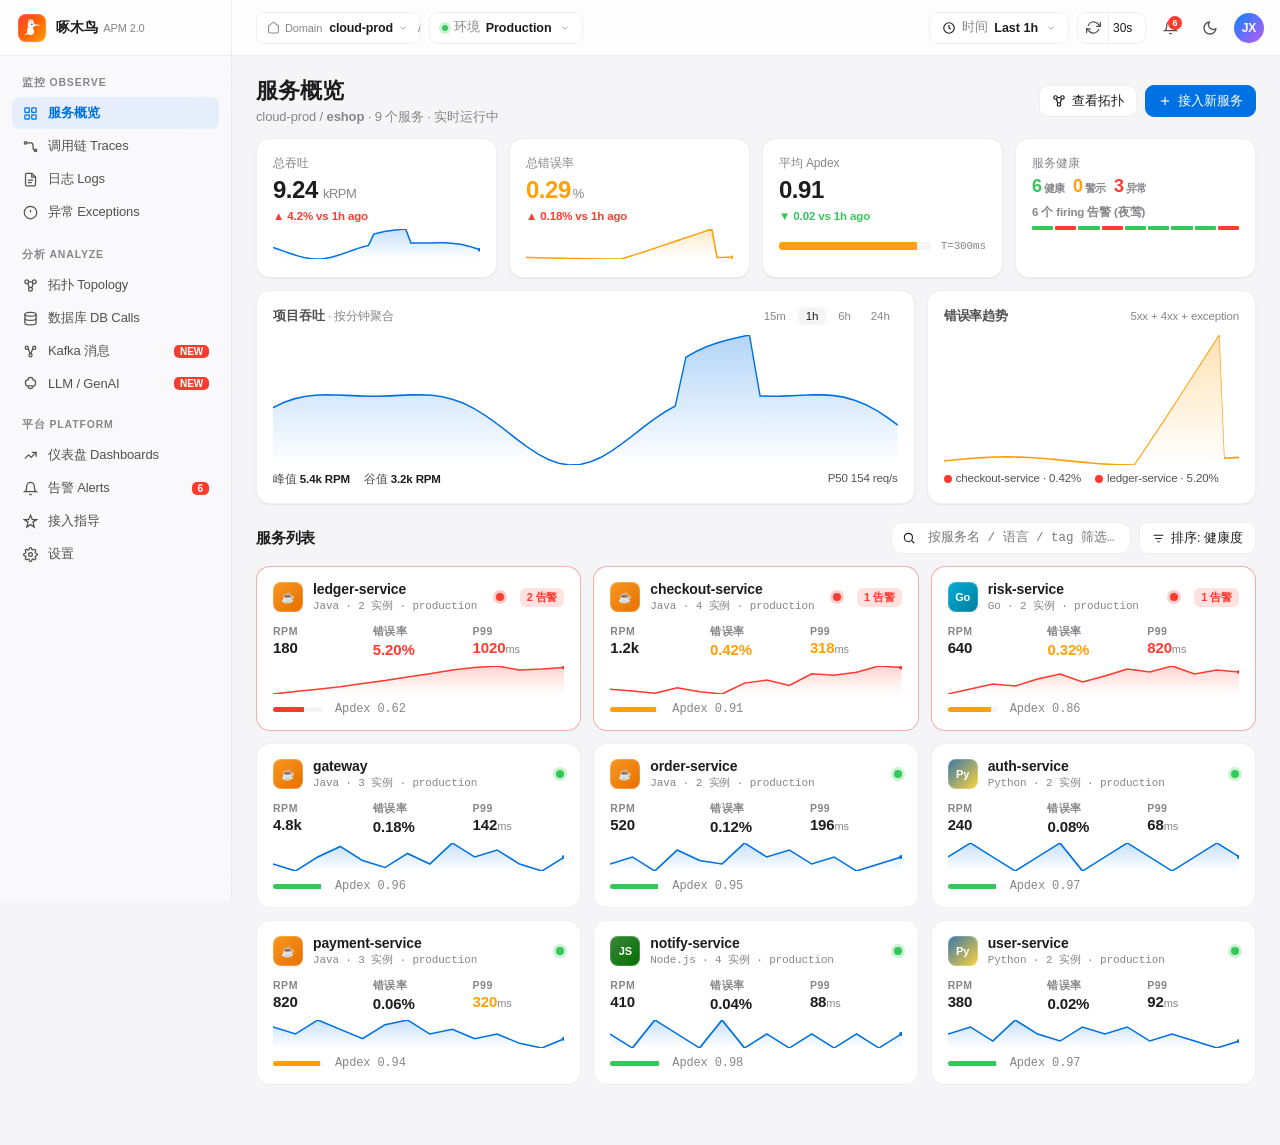
==== index.html @ ff2b0cb4 "Initial commit: 啄木鸟 APM 2.0 interactive prototype A vanilla HTML/CSS/JS APM (Application Performance" ====
<!doctype html>
<html lang="zh-CN" data-theme="light">
<head>
<meta charset="UTF-8" />
<meta name="viewport" content="width=1440, initial-scale=1" />
<title>啄木鸟 APM 2.0 · 应用性能监控</title>
<link rel="stylesheet" href="styles/core.css">
<link rel="stylesheet" href="styles/components.css">
<link rel="stylesheet" href="styles/pages.css">
</head>
<body>
<div class="app">
  <header class="topbar" id="topbar"></header>
  <aside class="sidebar" id="sidebar"></aside>
  <main class="main" id="main"></main>
</div>

<script src="js/data.js"></script>
<script src="js/ui-shared.js"></script>
<script src="js/shell.js"></script>
<script src="js/pages-overview.js"></script>
<script src="js/pages-service.js"></script>
<script src="js/pages-traces.js"></script>
<script src="js/pages-logs.js"></script>
<script src="js/pages-topology.js"></script>
<script src="js/pages-misc.js"></script>
<script src="js/pages-extras.js"></script>
<script src="js/pages-llm.js"></script>
<script src="js/pages-kafka.js"></script>
<script src="js/app.js"></script>
</body>
</html>
---- styles/core.css ----
/* ============ Design tokens (Apple HIG inspired, glass) ============ */
:root {
  --bg: #f5f5f7;
  --bg-elev-0: #ffffff;
  --bg-elev-1: #ffffffcc;
  --bg-elev-2: #ffffff;
  --bg-sidebar: #fbfbfdcc;
  --bg-topbar: #ffffffcc;
  --bg-hover: #0000000a;
  --bg-active: #0071e310;
  --border: #00000010;
  --border-strong: #0000001a;
  --text-1: #1d1d1f;
  --text-2: #515154;
  --text-3: #86868b;
  --accent: #0071e3;
  --accent-weak: #0071e315;
  --success: #34c759;
  --warning: #ff9f0a;
  --danger: #ff3b30;
  --purple: #af52de;
  --teal: #30b0c7;
  --pink: #ff375f;
  --grid: #00000008;
  --shadow-sm: 0 1px 2px rgba(0,0,0,.04), 0 1px 1px rgba(0,0,0,.03);
  --shadow-md: 0 4px 16px rgba(0,0,0,.06), 0 1px 2px rgba(0,0,0,.04);
  --shadow-lg: 0 20px 60px rgba(0,0,0,.08), 0 4px 12px rgba(0,0,0,.04);
  --mono: "SF Mono", ui-monospace, Menlo, Consolas, monospace;
}
:root[data-theme="dark"] {
  --bg: #000000;
  --bg-elev-0: #0b0b0e;
  --bg-elev-1: #15151acc;
  --bg-elev-2: #1c1c1f;
  --bg-sidebar: #0f0f12cc;
  --bg-topbar: #0b0b0ecc;
  --bg-hover: #ffffff0a;
  --bg-active: #0a84ff18;
  --border: #ffffff10;
  --border-strong: #ffffff1a;
  --text-1: #f5f5f7;
  --text-2: #a1a1a6;
  --text-3: #6e6e73;
  --accent: #0a84ff;
  --accent-weak: #0a84ff20;
  --success: #30d158;
  --warning: #ff9f0a;
  --danger: #ff453a;
  --purple: #bf5af2;
  --teal: #64d2ff;
  --pink: #ff375f;
  --grid: #ffffff06;
  --shadow-sm: 0 1px 2px rgba(0,0,0,.5);
  --shadow-md: 0 6px 20px rgba(0,0,0,.5);
  --shadow-lg: 0 24px 60px rgba(0,0,0,.55);
}

* { box-sizing: border-box; }
html, body { margin: 0; padding: 0; }
body {
  font-family: -apple-system, BlinkMacSystemFont, "SF Pro Display", "SF Pro Text",
               "PingFang SC", "Helvetica Neue", Helvetica, Arial, sans-serif;
  font-size: 13px;
  letter-spacing: -0.01em;
  background: var(--bg);
  color: var(--text-1);
  min-height: 100vh;
  -webkit-font-smoothing: antialiased;
  -moz-osx-font-smoothing: grayscale;
  transition: background .4s ease, color .3s ease;
}

.app { display: grid; grid-template-columns: 232px 1fr; grid-template-rows: 56px 1fr; min-height: 100vh; }
.topbar { grid-column: 1 / -1; grid-row: 1; }
.sidebar { grid-row: 2; }
.main { grid-row: 2; padding: 20px 24px 60px; overflow: auto; }

/* Topbar */
.topbar {
  position: sticky; top: 0; z-index: 30;
  display: flex; align-items: center; gap: 10px; padding: 0 16px 0 0;
  background: var(--bg-topbar);
  backdrop-filter: saturate(180%) blur(24px);
  -webkit-backdrop-filter: saturate(180%) blur(24px);
  border-bottom: 1px solid var(--border);
  white-space: nowrap;
}
.brand { display:flex; align-items:center; gap:10px; width: 232px; flex-shrink: 0; padding: 0 14px 0 18px; border-right: 1px solid var(--border); height:56px; box-sizing: border-box; }
.brand .logo {
  width: 28px; height: 28px; border-radius: 8px;
  background: linear-gradient(135deg, #ff3b30 0%, #ff6a00 55%, #ff9f0a 100%);
  box-shadow: var(--shadow-sm), inset 0 0 0 1px #ffffff25;
  display: inline-flex; align-items: center; justify-content: center; flex-shrink: 0;
}
.brand .name { font-weight: 600; font-size: 14px; letter-spacing: -0.01em; }
.brand .sub { color: var(--text-3); font-size:11px; font-weight: 500; margin-left:2px; }

.filters { display:flex; gap:8px; align-items:center; flex: 1; min-width: 0; padding-left: 14px; overflow: visible; }
.spacer { flex: 1; }
.topbar .right { display:flex; align-items:center; gap:8px; flex-shrink: 0; }

/* Pill */
.pill {
  display:inline-flex; align-items:center; gap:6px;
  height: 32px; padding: 0 12px;
  background: var(--bg-elev-2);
  border: 1px solid var(--border);
  border-radius: 9px;
  color: var(--text-1);
  font-size: 12.5px; font-weight: 500;
  cursor: pointer;
  transition: background .15s, border-color .15s;
  white-space: nowrap;
}
.pill:hover { background: var(--bg-hover); border-color: var(--border-strong); }
.pill .k { color: var(--text-3); font-weight: 500; }
.pill .v { color: var(--text-1); font-weight: 600; }
.pill .caret { opacity: .5; margin-left: 2px; }
.pill .dot { width:6px; height:6px; border-radius:50%; background: var(--success); box-shadow: 0 0 0 3px color-mix(in srgb, var(--success) 25%, transparent); }
.pill.primary { background: var(--accent); color: white; border-color: var(--accent); }
.pill.primary:hover { background: var(--accent); opacity: .9; }
.pill.primary .k, .pill.primary .v { color: white; }

.icon-btn {
  width: 32px; height: 32px; border-radius: 9px;
  display:inline-flex; align-items:center; justify-content:center;
  background: transparent; border: 1px solid transparent;
  color: var(--text-2);
  cursor:pointer; transition: all .15s;
}
.icon-btn:hover { background: var(--bg-hover); color: var(--text-1); }
.icon-btn.active { background: var(--accent-weak); color: var(--accent); }

.theme-btn .theme-sun { display: none; }
:root[data-theme="dark"] .theme-btn .theme-moon { display: none; }
:root[data-theme="dark"] .theme-btn .theme-sun { display: block; }

/* Sidebar */
.sidebar {
  background: var(--bg-sidebar);
  backdrop-filter: saturate(180%) blur(24px);
  -webkit-backdrop-filter: saturate(180%) blur(24px);
  border-right: 1px solid var(--border);
  padding: 14px 12px;
  overflow-y: auto;
  position: sticky; top: 56px; align-self: start;
  height: calc(100vh - 56px);
  z-index: 5;
}
.nav-group { margin-bottom: 14px; }
.nav-group .label {
  font-size: 10.5px; text-transform: uppercase; letter-spacing: .08em;
  color: var(--text-3); padding: 6px 10px; font-weight: 600;
}
.nav-item {
  display:flex; align-items:center; gap: 10px;
  padding: 7px 10px; margin: 1px 0;
  border-radius: 8px;
  color: var(--text-2);
  font-size: 13px; font-weight: 500;
  cursor: pointer; user-select: none;
  transition: background .12s, color .12s;
}
.nav-item:hover { background: var(--bg-hover); color: var(--text-1); }
.nav-item.active { background: var(--accent-weak); color: var(--accent); font-weight: 600; }
.nav-item .ico { width:16px; height:16px; display:inline-flex; align-items:center; justify-content:center; flex-shrink:0; }
.nav-item .count { margin-left:auto; font-size: 10.5px; color: var(--text-3); font-weight:500; background: var(--bg-hover); padding: 1px 7px; border-radius: 6px; }
.nav-item.active .count { color: var(--accent); background: var(--accent-weak); }
.nav-item .badge-mini { margin-left:auto; font-size:10px; padding: 1px 6px; border-radius: 5px; font-weight: 600; }

/* Headings */
h1, h2, h3, h4 { margin: 0; letter-spacing: -0.015em; }
.page-title { font-size: 22px; font-weight: 600; }
.page-sub { color: var(--text-3); font-size: 13px; margin-top: 2px; }

/* Card */
.card {
  background: var(--bg-elev-0);
  border: 1px solid var(--border);
  border-radius: 14px;
  box-shadow: var(--shadow-sm);
  padding: 16px;
}
.card-title { font-size: 13px; font-weight: 600; color: var(--text-2); margin-bottom: 10px; display:flex; align-items:center; justify-content:space-between; }
.card-title .hint { color: var(--text-3); font-weight: 500; font-size: 11.5px; }
.card-title .tabs { display:flex; gap:4px; }
.tab { font-size: 11.5px; padding: 3px 8px; border-radius: 6px; color: var(--text-3); cursor:pointer; font-weight:500; }
.tab:hover { background: var(--bg-hover); color: var(--text-1); }
.tab.active { background: var(--bg-hover); color: var(--text-1); }

.mono { font-family: var(--mono); font-size: 12px; }

/* Page switcher */
.page { display: none; animation: fadein .18s ease; }
.page.active { display: block; }
@keyframes fadein { from { opacity:0; transform: translateY(2px);} to {opacity:1; transform:none;} }

/* Scrollbars */
::-webkit-scrollbar { width: 10px; height: 10px; }
::-webkit-scrollbar-thumb { background: var(--border-strong); border-radius: 10px; border: 2px solid transparent; background-clip: padding-box; }
::-webkit-scrollbar-thumb:hover { background: var(--text-3); border: 2px solid transparent; background-clip: padding-box; }

/* Animation */
@keyframes spin { 0% { transform: rotate(0); } 100% { transform: rotate(360deg); } }
.spin { animation: spin 1s linear infinite; }

@keyframes pulse-bg {
  0%, 100% { background-color: color-mix(in srgb, var(--danger) 6%, transparent); }
  50% { background-color: color-mix(in srgb, var(--danger) 14%, transparent); }
}

/* Layout helpers */
.grid-2 { display:grid; grid-template-columns: 2fr 1fr; gap: 12px; margin-top: 12px; }
.grid-2-eq { display:grid; grid-template-columns: 1fr 1fr; gap: 12px; margin-top: 12px; }
.grid-3 { display:grid; grid-template-columns: 1fr 1fr 1fr; gap: 12px; margin-top: 12px; }
.grid-4 { display:grid; grid-template-columns: repeat(4, 1fr); gap: 12px; margin-top: 12px; }
.grid-5 { display:grid; grid-template-columns: repeat(5, 1fr); gap: 12px; margin-top: 12px; }
.grid-6 { display:grid; grid-template-columns: repeat(6, 1fr); gap: 12px; margin-top: 12px; }

.row { display:flex; align-items:center; gap: 10px; }
.between { display:flex; align-items:center; justify-content: space-between; gap: 10px; }
.section-h { display:flex; align-items:center; justify-content: space-between; margin-top: 18px; margin-bottom: 10px; }
.section-h h3 { font-size: 15px; font-weight: 600; }
.section-h .right { color: var(--text-3); font-size: 12px; }
.muted { color: var(--text-3); }
---- styles/components.css ----
/* Dropdown */
.dd { position: relative; }
.dd-menu {
  position: absolute; top: calc(100% + 6px); left: 0; right: auto;
  min-width: 240px;
  background: var(--bg-elev-0);
  border: 1px solid var(--border-strong);
  border-radius: 12px;
  box-shadow: var(--shadow-lg);
  padding: 6px;
  opacity: 0; visibility: hidden;
  transform: translateY(-4px) scale(.98);
  transform-origin: top left;
  transition: opacity .15s, transform .15s, visibility .15s;
  z-index: 60;
  backdrop-filter: saturate(180%) blur(24px);
  -webkit-backdrop-filter: saturate(180%) blur(24px);
}
.topbar .right .dd-menu { left: auto; right: 0; transform-origin: top right; }
.dd.open .dd-menu { opacity: 1; visibility: visible; transform: translateY(0) scale(1); }
.dd-section {
  font-size: 10.5px; text-transform: uppercase; letter-spacing: .08em;
  color: var(--text-3); font-weight: 600;
  padding: 6px 10px 4px;
}
.dd-item {
  display: flex; align-items: center; justify-content: space-between; gap: 8px;
  padding: 7px 10px; border-radius: 8px;
  font-size: 12.5px; color: var(--text-1); font-weight: 500;
  cursor: pointer; user-select: none;
}
.dd-item:hover { background: var(--bg-hover); }
.dd-item.selected { background: var(--accent-weak); color: var(--accent); font-weight: 600; }
.dd-item .kbd {
  font-family: var(--mono); font-size: 11px;
  color: var(--text-3); background: var(--bg-hover);
  padding: 1px 6px; border-radius: 5px;
}
.dd-item.selected .kbd { color: var(--accent); background: var(--accent-weak); }
.dd-sep { height: 1px; background: var(--border); margin: 4px 6px; }
.env-dot { display:inline-block; width:8px; height:8px; border-radius:50%; margin-right:8px; vertical-align: middle; }
.dd-search { padding: 6px 8px; }
.dd-search input { width:100%; padding: 6px 10px; border-radius:7px; border:1px solid var(--border); background: var(--bg-elev-2); color: var(--text-1); font-size:12px; outline: none; }
.dd-search input:focus { border-color: var(--accent); }
.dd-list { max-height: 260px; overflow-y: auto; padding: 2px; }

/* Refresh */
.refresh-group {
  display:flex; align-items:center; gap: 0;
  border: 1px solid var(--border); border-radius: 9px; overflow:hidden;
  background: var(--bg-elev-2);
}
.refresh-group .icon-btn { border-radius: 0; border: none; width: 30px; height: 30px; }
.refresh-group select {
  background: transparent; color: var(--text-1);
  border: none; outline: none; appearance: none;
  font-size: 12px; font-weight: 500; padding: 0 8px 0 4px; height: 30px;
  border-left: 1px solid var(--border);
}

/* Avatar */
.avatar {
  width: 30px; height: 30px; border-radius: 50%;
  background: linear-gradient(135deg, #0a84ff, #bf5af2);
  color:white; font-weight:600; font-size:12px;
  display:flex; align-items:center; justify-content:center;
  box-shadow: var(--shadow-sm);
}

/* Page filter bar */
.pfilter { display:flex; gap:8px; margin-top: 12px; flex-wrap: wrap; align-items: center; }
.pfilter .sep { width:1px; height:18px; background: var(--border); margin: 0 4px; }

/* Badges */
.badge {
  display: inline-flex; align-items: center; gap: 4px;
  padding: 2px 7px; border-radius: 6px; font-size: 11px; font-weight: 600;
}
.badge.ok { color: var(--success); background: color-mix(in srgb, var(--success) 15%, transparent); }
.badge.warn { color: var(--warning); background: color-mix(in srgb, var(--warning) 18%, transparent); }
.badge.err { color: var(--danger); background: color-mix(in srgb, var(--danger) 15%, transparent); }
.badge.info { color: var(--accent); background: var(--accent-weak); }
.badge.muted { color: var(--text-2); background: var(--bg-hover); }
.badge.purple { color: var(--purple); background: color-mix(in srgb, var(--purple) 15%, transparent); }

/* Tables */
table.tbl { width:100%; border-collapse: separate; border-spacing: 0; font-size: 12.5px; }
.tbl thead th {
  text-align: left; font-weight: 600; color: var(--text-3);
  font-size: 11px; text-transform: uppercase; letter-spacing: .05em;
  padding: 8px 10px; border-bottom: 1px solid var(--border); background: transparent; position: sticky; top: 0; background: var(--bg-elev-0);
}
.tbl tbody td {
  padding: 10px; border-bottom: 1px solid var(--border); color: var(--text-1); vertical-align: middle;
}
.tbl tbody tr:hover td { background: var(--bg-hover); }
.tbl tbody tr:last-child td { border-bottom: none; }
.tbl tbody tr.clickable { cursor: pointer; }

/* Bar */
.bar { height: 4px; border-radius: 3px; background: var(--bg-hover); position: relative; overflow: hidden; }
.bar > span { position:absolute; top:0; left:0; bottom:0; border-radius: 3px; }

/* KPI cards */
.kpi .name { font-size: 12px; color: var(--text-3); font-weight: 500; }
.kpi .value { font-size: 24px; font-weight: 600; letter-spacing: -0.02em; margin-top: 4px; }
.kpi .value .unit { font-size: 13px; color: var(--text-3); font-weight: 500; margin-left: 2px; }
.kpi .delta { font-size: 11.5px; font-weight: 600; margin-top: 6px; display:inline-flex; align-items:center; gap:3px; }
.kpi .delta.up { color: var(--danger); }
.kpi .delta.down { color: var(--success); }
.kpi .delta.flat { color: var(--text-3); }
.kpi .spark { height: 30px; margin-top: 6px; }

/* Code */
pre.code {
  background: var(--bg-elev-2);
  border: 1px solid var(--border);
  border-radius: 12px;
  padding: 14px 16px;
  font-family: var(--mono);
  font-size: 12.5px;
  line-height: 1.7;
  color: var(--text-1);
  overflow-x: auto;
  position: relative;
  margin: 0;
}
.code .kw { color: var(--purple); font-weight: 600; }
.code .st { color: var(--success); }
.code .num { color: var(--warning); }
.code .fn { color: var(--accent); }
.code .cm { color: var(--text-3); font-style: italic; }
.copy { position: absolute; top: 10px; right: 10px; font-size: 11px; color: var(--text-3); background: var(--bg-elev-0); border: 1px solid var(--border); border-radius: 7px; padding: 4px 8px; cursor: pointer; font-weight: 500; }
.copy:hover { color: var(--text-1); }

/* Trace waterfall */
.waterfall { margin-top: 6px; }
.wf-row { display: grid; grid-template-columns: 280px 1fr 80px; gap: 10px; align-items: center; padding: 6px 0; border-bottom: 1px dashed var(--border); font-size: 12px; }
.wf-row .svc { display:flex; align-items:center; gap: 8px; min-width: 0; }
.wf-row .svc > span:not(.tag):not(.indent):not(.badge) { overflow: hidden; text-overflow: ellipsis; white-space: nowrap; }
.wf-row .tag { width: 3px; height: 14px; border-radius: 2px; flex-shrink: 0; }
.wf-row .indent { color: var(--text-3); font-family: var(--mono); font-size: 11px; opacity: .6; flex-shrink: 0; }
.wf-bar { position: relative; height: 14px; background: var(--bg-hover); border-radius: 3px; overflow:hidden; }
.wf-bar > span { position:absolute; top:0; bottom:0; border-radius: 3px; }
.wf-row .dur { text-align: right; color: var(--text-2); font-family: var(--mono); }

/* Sub tabs (for pages with internal tabs) */
.subtabs { display:flex; gap:2px; border-bottom: 1px solid var(--border); margin: 14px 0 14px; overflow-x: auto; }
.subtab {
  padding: 9px 14px; font-size: 12.5px; font-weight: 500;
  color: var(--text-2); cursor: pointer; border-bottom: 2px solid transparent;
  margin-bottom: -1px; white-space: nowrap;
  transition: color .15s, border-color .15s;
}
.subtab:hover { color: var(--text-1); }
.subtab.active { color: var(--accent); border-bottom-color: var(--accent); font-weight: 600; }
.subtab .pill-mini { display:inline-block; margin-left: 6px; font-size: 10px; padding: 1px 6px; border-radius: 8px; background: var(--bg-hover); color: var(--text-3); font-weight: 600; }
.subtab.active .pill-mini { background: var(--accent-weak); color: var(--accent); }

/* Tab views */
.tab-view { display: none; }
.tab-view.active { display: block; }

/* Domain pill (with breadcrumb feel) */
.scope-pill {
  display: inline-flex; align-items: center;
  height: 32px; padding: 0; border-radius: 9px;
  background: var(--bg-elev-2); border: 1px solid var(--border);
  font-size: 12.5px; overflow: hidden;
}
.scope-pill .sp-seg {
  display: inline-flex; align-items: center; gap: 5px;
  padding: 0 10px; height: 32px; cursor: pointer;
  color: var(--text-1); font-weight: 600;
}
.scope-pill .sp-seg:hover { background: var(--bg-hover); }
.scope-pill .sp-seg .k { color: var(--text-3); font-weight: 500; font-size: 11px; margin-right: 2px; }
.scope-pill .sp-seg svg { opacity: .5; }
.scope-pill .sp-sep { color: var(--text-3); user-select: none; }

/* Tooltip / chip hovers */
.chip {
  display:inline-flex; align-items:center; gap:5px;
  padding: 2px 8px; border-radius: 99px;
  background: var(--bg-hover); color: var(--text-2);
  font-size: 11px; font-weight: 500;
}

/* Search box (large) */
.searchbox {
  display:flex; align-items:center; gap:10px;
  padding: 10px 12px; border: 1px solid var(--border);
  border-radius: 12px; background: var(--bg-elev-0);
}
.searchbox input {
  flex: 1; border: none; background: transparent; outline: none;
  color: var(--text-1); font-family: var(--mono); font-size: 12.5px;
}

/* Tag chips for query builder */
.qb-chip {
  display: inline-flex; align-items: center; gap: 4px;
  height: 26px; padding: 0 8px;
  background: var(--bg-elev-2);
  border: 1px solid var(--border-strong);
  border-radius: 7px;
  font-size: 12px; font-family: var(--mono);
}
.qb-chip .qb-key { color: var(--text-3); }
.qb-chip .qb-op { color: var(--accent); font-weight: 700; }
.qb-chip .qb-val { color: var(--text-1); font-weight: 600; }
.qb-chip .qb-x {
  width: 14px; height: 14px; border-radius: 4px;
  display:inline-flex; align-items:center; justify-content:center;
  color: var(--text-3); cursor: pointer; margin-left: 2px;
}
.qb-chip .qb-x:hover { background: var(--bg-hover); color: var(--danger); }
.qb-add {
  display:inline-flex; align-items:center; gap:4px; height: 26px; padding: 0 9px;
  border: 1px dashed var(--border-strong); border-radius: 7px;
  font-size: 11.5px; color: var(--text-3); cursor: pointer; background: transparent;
  font-weight: 500;
}
.qb-add:hover { color: var(--accent); border-color: var(--accent); background: var(--accent-weak); }

/* Inline alert banner */
.banner {
  display:flex; align-items:center; gap:10px;
  padding: 10px 14px; border-radius: 10px;
  border: 1px solid; font-size: 12.5px;
}
.banner.warn { background: color-mix(in srgb, var(--warning) 8%, transparent); border-color: color-mix(in srgb, var(--warning) 25%, transparent); color: var(--text-1); }
.banner.err { background: color-mix(in srgb, var(--danger) 8%, transparent); border-color: color-mix(in srgb, var(--danger) 25%, transparent); color: var(--text-1); }
.banner.info { background: var(--accent-weak); border-color: color-mix(in srgb, var(--accent) 25%, transparent); color: var(--text-1); }
.banner .ic { width:18px; height:18px; flex-shrink:0; }
.banner.warn .ic { color: var(--warning); }
.banner.err .ic { color: var(--danger); }
.banner.info .ic { color: var(--accent); }
.banner .grow { flex: 1; }
.banner a { color: var(--accent); text-decoration: none; font-weight: 600; }

/* Right-side detail drawer */
.drawer-bg {
  position: fixed; inset: 0; z-index: 100;
  background: rgba(0,0,0,.32);
  opacity: 0; pointer-events: none; transition: opacity .25s;
}
.drawer-bg.open { opacity: 1; pointer-events: auto; }

/* Self-contained overlay drawer (creates its own backdrop) */
.drawer-overlay {
  position: fixed; inset: 0; z-index: 200;
  background: rgba(0,0,0,.32);
  display: flex; justify-content: flex-end;
  animation: drawerFadeIn .2s ease;
}
.drawer-overlay > .drawer {
  position: relative; transform: none;
  animation: drawerSlideIn .25s cubic-bezier(.2,.7,.2,1);
}
@keyframes drawerFadeIn { from { background: rgba(0,0,0,0); } to { background: rgba(0,0,0,.32); } }
@keyframes drawerSlideIn { from { transform: translateX(40px); opacity: 0; } to { transform: translateX(0); opacity: 1; } }
.drawer {
  position: fixed; top: 0; right: 0; bottom: 0; width: 720px; max-width: 92vw;
  background: var(--bg-elev-0); z-index: 101;
  box-shadow: var(--shadow-lg);
  transform: translateX(100%); transition: transform .25s ease;
  display: flex; flex-direction: column;
}
.drawer.open { transform: translateX(0); }
.drawer-head {
  padding: 16px 20px; border-bottom: 1px solid var(--border);
  display: flex; align-items: flex-start; justify-content: space-between; gap: 10px;
}
.drawer-body { flex: 1; overflow-y: auto; padding: 16px 20px; }

/* Command palette ⌘K */
.cmdk-bg { position: fixed; inset: 0; background: rgba(0,0,0,.45); z-index: 200; }
.cmdk { position: fixed; top: 14vh; left: 50%; transform: translateX(-50%); width: 640px; max-width: 92vw; background: var(--bg-elev-0); border: 1px solid var(--border); border-radius: 14px; box-shadow: 0 24px 64px rgba(0,0,0,.35); z-index: 201; overflow: hidden; }
.cmdk-input-row { display:flex; align-items:center; gap:10px; padding: 14px 16px; border-bottom: 1px solid var(--border); color: var(--text-3); }
.cmdk-input-row input { flex:1; border:none; background:transparent; outline:none; font-size: 14px; color: var(--text-1); font-family: inherit; }
.cmdk-list { max-height: 50vh; overflow-y: auto; padding: 6px 0; }
.cmdk-item { display:flex; align-items:center; gap:10px; padding: 9px 16px; cursor: pointer; font-size: 13px; }
.cmdk-item:hover, .cmdk-item.active { background: var(--bg-hover); }
.cmdk-type { font-size: 10px; text-transform: uppercase; letter-spacing: .05em; color: var(--text-3); background: var(--bg-elev-1); padding: 2px 6px; border-radius: 4px; min-width: 44px; text-align:center; }
.cmdk-label { color: var(--text-1); font-weight: 500; }
.cmdk-hint { color: var(--text-3); font-size: 11.5px; font-family: var(--mono); margin-left: auto; }
.cmdk-foot { display:flex; gap:14px; padding: 8px 16px; border-top: 1px solid var(--border); font-size: 11px; color: var(--text-3); align-items:center; }
.cmdk-foot .kbd { margin-right: 4px; }

/* ============ Modal ============ */
.modal-mask {
  position: fixed; inset: 0; z-index: 300;
  background: rgba(0,0,0,0); backdrop-filter: blur(0);
  display: flex; align-items: center; justify-content: center;
  opacity: 0; pointer-events: none;
  transition: background .18s, opacity .18s, backdrop-filter .18s;
}
.modal-mask.show { background: rgba(0,0,0,.34); -webkit-backdrop-filter: blur(4px); backdrop-filter: blur(4px); opacity: 1; pointer-events: auto; }
.modal {
  background: var(--bg-elev-0);
  border: 1px solid var(--border-strong);
  border-radius: 14px;
  box-shadow: 0 24px 64px rgba(0,0,0,.35);
  display: flex; flex-direction: column;
  max-height: 84vh;
  transform: translateY(8px) scale(.98); opacity: 0;
  transition: transform .2s ease, opacity .18s;
  overflow: hidden;
}
.modal-mask.show .modal { transform: translateY(0) scale(1); opacity: 1; }
.modal-head {
  display:flex; align-items:center; justify-content: space-between;
  padding: 14px 18px; border-bottom: 1px solid var(--border);
}
.modal-title { font-size: 14px; font-weight: 600; color: var(--text-1); }
.modal-x {
  background: transparent; border: none; font-size: 14px; color: var(--text-3);
  cursor: pointer; width: 26px; height: 26px; border-radius: 6px;
  display:inline-flex; align-items:center; justify-content:center;
}
.modal-x:hover { background: var(--bg-hover); color: var(--text-1); }
.modal-body {
  padding: 16px 18px;
  overflow-y: auto;
  font-size: 13px; color: var(--text-1); line-height: 1.55;
}
.modal-foot {
  display:flex; gap:8px; justify-content: flex-end;
  padding: 12px 18px; border-top: 1px solid var(--border);
  background: var(--bg-elev-1);
}
.modal-foot .pill.primary { background: var(--accent); color: white; border-color: var(--accent); }
.modal-foot .pill.danger { background: var(--danger); color: white; border-color: var(--danger); }
.modal-foot .pill.danger:hover { filter: brightness(1.05); }

/* ============ Form rows (used inside modal-body) ============ */
.form-row { margin-bottom: 12px; }
.form-row:last-child { margin-bottom: 0; }
.form-label { display:block; font-size: 11.5px; font-weight: 600; color: var(--text-2); margin-bottom: 6px; }
.form-input {
  width: 100%; box-sizing: border-box;
  padding: 8px 10px; border: 1px solid var(--border-strong); border-radius: 8px;
  background: var(--bg-elev-2); color: var(--text-1);
  font-size: 13px; font-family: inherit; outline: none;
}
.form-input:focus { border-color: var(--accent); box-shadow: 0 0 0 3px var(--accent-weak); }
textarea.form-input { resize: vertical; min-height: 60px; font-family: var(--mono); font-size: 12px; }
.form-help { font-size: 11.5px; color: var(--text-3); margin-top: 4px; }
.form-grid-2 { display: grid; grid-template-columns: 1fr 1fr; gap: 10px; }

/* ============ Toast ============ */
.toast-stack {
  position: fixed; top: 16px; right: 16px; z-index: 400;
  display: flex; flex-direction: column; gap: 8px;
  pointer-events: none;
}
.toast {
  display: inline-flex; align-items: center; gap: 10px;
  background: var(--bg-elev-0); border: 1px solid var(--border-strong);
  border-radius: 10px; padding: 10px 14px;
  box-shadow: var(--shadow-md);
  font-size: 12.5px; color: var(--text-1); font-weight: 500;
  opacity: 0; transform: translateX(20px) scale(.98);
  transition: opacity .2s, transform .22s ease;
  max-width: 380px;
  pointer-events: auto;
}
.toast.show { opacity: 1; transform: translateX(0) scale(1); }
.toast.hide { opacity: 0; transform: translateX(20px) scale(.98); }
.toast .toast-ic {
  width: 20px; height: 20px; border-radius: 50%;
  display:inline-flex; align-items:center; justify-content:center;
  font-size: 11px; font-weight: 700; color: white; flex-shrink: 0;
}
.toast.success .toast-ic { background: var(--success); }
.toast.warn .toast-ic { background: var(--warning); }
.toast.err .toast-ic { background: var(--danger); }
.toast.info .toast-ic { background: var(--accent); }
.toast .toast-msg { white-space: pre-wrap; word-break: break-word; }

/* ============ Pulse dot used by alerts/onboarding ============ */
.pulse-dot {
  display: inline-block; width: 8px; height: 8px; border-radius: 50%;
  background: var(--danger);
  box-shadow: 0 0 0 0 color-mix(in srgb, var(--danger) 60%, transparent);
  animation: apm-pulse 1.4s infinite;
}
@keyframes apm-pulse {
  0% { box-shadow: 0 0 0 0 color-mix(in srgb, var(--danger) 60%, transparent); }
  70% { box-shadow: 0 0 0 8px transparent; }
  100% { box-shadow: 0 0 0 0 transparent; }
}

/* ============ Generic dropdown menu (button-attached) ============ */
.menu-pop {
  position: absolute; top: calc(100% + 6px); right: 0;
  min-width: 180px; padding: 4px;
  background: var(--bg-elev-0); border: 1px solid var(--border-strong);
  border-radius: 10px; box-shadow: var(--shadow-lg);
  z-index: 80;
  display: none;
}
.menu-pop.open { display: block; }
.menu-item {
  display: flex; align-items: center; gap: 8px;
  padding: 7px 10px; border-radius: 7px; cursor: pointer;
  font-size: 12.5px; color: var(--text-1);
}
.menu-item:hover { background: var(--bg-hover); }
.menu-item.danger { color: var(--danger); }

/* ============ Pill button danger variant ============ */
.pill.danger { background: color-mix(in srgb, var(--danger) 12%, transparent); color: var(--danger); border-color: color-mix(in srgb, var(--danger) 30%, transparent); }
.pill.danger:hover { background: color-mix(in srgb, var(--danger) 18%, transparent); }
---- styles/pages.css ----
/* ============= Page-specific styles ============= */

/* Service Overview - service grid cards */
.svc-card {
  background: var(--bg-elev-0);
  border: 1px solid var(--border);
  border-radius: 14px; padding: 14px 16px;
  cursor: pointer; transition: transform .15s, border-color .15s, box-shadow .15s;
  position: relative;
}
.svc-card:hover { border-color: var(--border-strong); transform: translateY(-1px); box-shadow: var(--shadow-md); }
.svc-card.has-alert { border-color: color-mix(in srgb, var(--danger) 35%, var(--border)); }
.svc-card .svc-head { display:flex; align-items:center; gap: 10px; }
.svc-card .lang-ico {
  width: 30px; height: 30px; border-radius: 8px;
  display:inline-flex; align-items:center; justify-content:center;
  color: white; font-weight: 700; font-size: 11px;
  flex-shrink: 0;
  box-shadow: inset 0 0 0 1px rgba(255,255,255,.2);
}
.svc-card .svc-name { font-size: 14px; font-weight: 600; }
.svc-card .svc-sub { color: var(--text-3); font-size: 11px; margin-top: 1px; font-family: var(--mono); }
.svc-card .health-dot { width:8px; height:8px; border-radius:50%; margin-left:auto; flex-shrink:0; }
.svc-card .stats { display: grid; grid-template-columns: 1fr 1fr 1fr; gap: 8px; margin-top: 12px; }
.svc-card .stat .lbl { font-size: 10.5px; color: var(--text-3); text-transform: uppercase; letter-spacing: .05em; font-weight: 600; }
.svc-card .stat .val { font-size: 15px; font-weight: 700; margin-top: 2px; font-variant-numeric: tabular-nums; }
.svc-card .stat .val.warn { color: var(--warning); }
.svc-card .stat .val.err { color: var(--danger); }
.svc-card .spark { margin-top: 8px; height: 28px; }

/* Service detail tabs (sub-tabs) */
.svc-detail-head {
  display: flex; align-items: center; gap: 14px; padding: 12px 0 0;
}
.svc-detail-head .lang-ico { width: 38px; height: 38px; border-radius: 10px; font-size: 13px; }
.svc-detail-head .svc-meta { flex: 1; }
.svc-detail-head .svc-name { font-size: 22px; font-weight: 600; letter-spacing: -0.015em; }
.svc-detail-head .svc-sub { color: var(--text-3); font-size: 12.5px; margin-top: 2px; }
.svc-detail-head .svc-sub .chip { margin-right: 6px; }

/* Topology panel */
.topo-wrap { position: relative; height: 580px; background: linear-gradient(180deg, var(--bg-elev-0) 0%, var(--bg-elev-1) 100%); border-radius: 14px; border: 1px solid var(--border); overflow: hidden; }
.topo-wrap .dots { position: absolute; inset: 0; background-image: radial-gradient(var(--grid) 1px, transparent 1px); background-size: 28px 28px; opacity: .5; }
.topo-svg { position: absolute; inset: 0; width: 100%; height: 100%; }
.topo-legend { position:absolute; top: 12px; right: 12px; display:flex; gap: 6px; z-index: 3; }
.topo-legend .chip { background: color-mix(in srgb, var(--bg-elev-1) 70%, transparent); border: 1px solid var(--border); border-radius: 999px; padding: 4px 10px; font-size: 11px; color: var(--text-2); backdrop-filter: blur(14px); }
.topo-toolbar { position:absolute; top:10px; left:10px; display:inline-flex; gap:2px; z-index:3; background: color-mix(in srgb, var(--bg-elev-1) 70%, transparent); border:1px solid var(--border); border-radius: 10px; padding: 3px; backdrop-filter: blur(14px); }
.topo-toolbar .tbtn { background: transparent; border: none; color:var(--text-2); border-radius: 7px; padding: 5px 9px; font-size: 11.5px; display:inline-flex; align-items:center; gap:4px; cursor:pointer; line-height:1; font-weight: 500; }
.topo-toolbar .tbtn:hover { background: var(--bg-elev-2); color: var(--text-1); }
.topo-toolbar .tbtn.active { background: var(--accent-weak); color: var(--accent); }
.topo-toolbar .sep { width:1px; background: var(--border); margin: 3px 2px; }

/* Topology side panel */
.topo-side { position:absolute; bottom:12px; left:12px; width: 300px; background: color-mix(in srgb, var(--bg-elev-1) 88%, transparent); border:1px solid var(--border); border-radius: 12px; padding: 12px 14px; backdrop-filter: blur(18px); z-index:3; box-shadow: var(--shadow-md); }
.topo-side .ts-title { display:flex; align-items:center; gap:8px; font-size: 13px; font-weight:600; }
.topo-side .ts-sub { font-size: 11px; color: var(--text-3); margin-top: 2px; font-family: var(--mono); }
.topo-side .ts-grid { display:grid; grid-template-columns: 1fr 1fr; gap: 8px; margin-top: 10px; }
.topo-side .ts-k { font-size:10px; color:var(--text-3); text-transform: uppercase; letter-spacing: .08em; font-weight: 600; }
.topo-side .ts-v { font-size:14px; color:var(--text-1); font-weight:600; font-family: var(--mono); margin-top:2px; }
.topo-side .ts-v.warn { color: var(--warning); }
.topo-side .ts-v.err { color: var(--danger); }
.topo-minimap { position:absolute; bottom:12px; right:12px; width: 160px; height: 90px; border:1px solid var(--border); border-radius: 10px; background: color-mix(in srgb, var(--bg-elev-1) 70%, transparent); backdrop-filter: blur(14px); padding:6px; z-index:3; }

/* Logs */
.log-row {
  display: grid; grid-template-columns: 80px 90px 80px 1fr;
  gap: 12px; padding: 7px 12px;
  border-bottom: 1px solid var(--border);
  font-family: var(--mono); font-size: 12px;
  cursor: pointer;
}
.log-row:hover { background: var(--bg-hover); }
.log-row.sev-error { background: color-mix(in srgb, var(--danger) 5%, transparent); }
.log-row.sev-error:hover { background: color-mix(in srgb, var(--danger) 10%, transparent); }
.log-row.sev-warn { background: color-mix(in srgb, var(--warning) 4%, transparent); }
.log-row .log-time { color: var(--text-3); }
.log-row .log-svc { color: var(--accent); }
.log-row .log-sev { font-weight: 700; }
.log-row .log-sev.error { color: var(--danger); }
.log-row .log-sev.warn { color: var(--warning); }
.log-row .log-sev.info { color: var(--accent); }
.log-row .log-sev.debug { color: var(--text-3); }
.log-row .log-msg { color: var(--text-1); white-space: nowrap; overflow: hidden; text-overflow: ellipsis; }
.log-row .log-msg .lt { color: var(--purple); font-weight: 600; }

/* Live tail indicator */
.live-pulse {
  display: inline-flex; align-items: center; gap: 6px;
  font-size: 11.5px; font-weight: 600; color: var(--success);
}
.live-pulse .ld {
  width: 8px; height: 8px; border-radius: 50%;
  background: var(--success);
  animation: live-pulse 1.4s ease-in-out infinite;
}
@keyframes live-pulse {
  0%,100% { box-shadow: 0 0 0 0 color-mix(in srgb, var(--success) 50%, transparent); }
  50% { box-shadow: 0 0 0 8px color-mix(in srgb, var(--success) 0%, transparent); }
}

/* Exceptions */
.exc-row {
  padding: 12px 14px; border-bottom: 1px solid var(--border);
  display: grid; grid-template-columns: 1fr 90px 90px 110px 110px 60px;
  gap: 10px; align-items: center; cursor: pointer;
}
.exc-row:hover { background: var(--bg-hover); }
.exc-row .exc-title { font-weight: 600; font-family: var(--mono); font-size: 12.5px; color: var(--danger); }
.exc-row .exc-msg { font-size: 11.5px; color: var(--text-2); margin-top: 2px; white-space: nowrap; overflow: hidden; text-overflow: ellipsis; }
.exc-row .num { font-family: var(--mono); font-size: 13px; font-weight: 700; }

/* Onboarding */
.lang-grid { display: grid; grid-template-columns: repeat(6, 1fr); gap: 8px; }
.lang-card {
  display:flex; flex-direction: column; align-items:center; gap: 8px;
  padding: 14px 10px; background: var(--bg-elev-2);
  border: 1px solid var(--border); border-radius: 10px;
  cursor: pointer; transition: all .15s;
}
.lang-card:hover { border-color: var(--accent); transform: translateY(-1px); }
.lang-card.active { border-color: var(--accent); background: var(--accent-weak); }
.lang-card .lico {
  width: 36px; height: 36px; border-radius: 9px;
  display:inline-flex; align-items:center; justify-content:center;
  color: white; font-weight: 700; font-size: 13px;
}
.lang-card .lname { font-size: 12.5px; font-weight: 600; }

/* Endpoints heatmap */
.heat-cell {
  display:inline-block; width: 14px; height: 14px;
  border-radius: 3px; margin: 1px; vertical-align: middle;
}

/* Dashboards grid */
.dash-grid {
  display: grid; grid-template-columns: repeat(12, 1fr);
  gap: 10px; margin-top: 12px;
}
.dash-panel {
  background: var(--bg-elev-0);
  border: 1px solid var(--border);
  border-radius: 12px;
  padding: 12px 14px;
  position: relative;
}
.dash-panel .dp-title { font-size: 12px; font-weight: 600; color: var(--text-2); margin-bottom: 6px; display:flex; justify-content: space-between; align-items: center; }
.dash-panel .dp-stat { font-size: 26px; font-weight: 700; letter-spacing: -0.02em; }
.dash-panel .dp-stat .unit { font-size: 13px; color: var(--text-3); font-weight: 500; margin-left: 3px; }
.dash-panel .grip { color: var(--text-3); cursor: move; opacity: .4; }
.dash-panel:hover .grip { opacity: 1; }

/* Alert / N9e integration */
.alert-row {
  display: grid; grid-template-columns: 28px 1fr 100px 130px 130px 120px;
  gap: 10px; align-items: center;
  padding: 12px 14px; border-bottom: 1px solid var(--border);
}
.alert-row .alert-state {
  width: 8px; height: 8px; border-radius: 50%; justify-self: center;
}
.alert-row.firing .alert-state { background: var(--danger); box-shadow: 0 0 0 3px color-mix(in srgb, var(--danger) 25%, transparent); animation: pulse-bg 2s ease-in-out infinite; }
.alert-row.pending .alert-state { background: var(--warning); }
.alert-row.resolved .alert-state { background: var(--success); }
.alert-row .alert-title { font-weight: 600; font-size: 13px; }
.alert-row .alert-sub { font-size: 11.5px; color: var(--text-3); margin-top: 2px; font-family: var(--mono); }

/* Runtime tabs (when inside service detail) */
.rt-tabs { flex-wrap: wrap; display: flex; gap: 4px; padding: 6px; background: var(--bg-elev-2); border-radius: 12px; border: 1px solid var(--border); }
.rt-tab { flex: 1 1 0; min-width: 160px; display: flex; align-items: center; gap: 10px; padding: 8px 10px; border-radius: 9px; background: transparent; border: 1px solid transparent; cursor: pointer; transition: all .15s; }
.rt-tab:hover { background: var(--bg-hover); }
.rt-tab.active { background: var(--bg-elev-0); border-color: var(--border-strong); box-shadow: var(--shadow-sm); }
.rt-tab .rt-ico { width: 28px; height: 28px; border-radius: 7px; display: inline-flex; align-items: center; justify-content: center; color: white; font-weight: 700; font-size: 11px; flex-shrink: 0; }
.rt-tab .rt-name { font-size: 12.5px; font-weight: 600; color: var(--text-1); }
.rt-tab .rt-ver { font-size: 10.5px; color: var(--text-3); font-weight: 500; margin-top: 1px; }

/* Apdex bar */
.apdex-bar { display: inline-flex; height: 5px; width: 50px; border-radius: 3px; background: var(--bg-hover); overflow: hidden; vertical-align: middle; margin-right: 6px; }
.apdex-bar > span { height: 100%; }

/* Empty / placeholder cards */
.placeholder {
  border: 1px dashed var(--border-strong);
  border-radius: 12px;
  padding: 30px;
  text-align: center;
  color: var(--text-3);
  font-size: 13px;
}
.placeholder .icon { font-size: 28px; margin-bottom: 8px; opacity: .6; }

/* Ring */
.ring { transform: rotate(-90deg); }

/* DB sql template row */
.sql-row {
  padding: 10px 14px; border-bottom: 1px solid var(--border);
  display: grid; grid-template-columns: 1fr 80px 80px 80px 60px;
  gap: 10px; align-items: center;
}
.sql-row .sql-text { font-family: var(--mono); font-size: 12px; color: var(--text-1); white-space: nowrap; overflow: hidden; text-overflow: ellipsis; }
.sql-row .sql-text .kw { color: var(--purple); font-weight: 600; }

/* Steps (onboarding) */
.steps-bar {
  display:flex; align-items:center; gap:0; margin-top: 14px; padding: 12px 14px;
  background: var(--bg-elev-0); border: 1px solid var(--border); border-radius: 12px;
}
.steps-bar .step { display:flex; align-items:center; gap:8px; font-size:12.5px; color: var(--text-3); font-weight: 500; }
.steps-bar .step .num {
  width: 22px; height: 22px; border-radius: 50%;
  background: var(--bg-hover); color: var(--text-3);
  display:inline-flex; align-items:center; justify-content:center;
  font-size: 11px; font-weight: 700; flex-shrink: 0;
}
.steps-bar .step.done .num { background: var(--success); color: white; }
.steps-bar .step.active .num { background: var(--accent); color: white; }
.steps-bar .step.active { color: var(--accent); font-weight: 600; }
.steps-bar .step.done { color: var(--text-1); }
.steps-bar .step-line { flex: 1; height: 2px; background: var(--bg-hover); margin: 0 10px; border-radius: 2px; }
.steps-bar .step-line.done { background: var(--success); }

/* Service health gradient strip */
.health-strip { display:flex; gap: 2px; margin-top: 6px; }
.health-strip .seg { flex: 1; height: 4px; border-radius: 1px; background: var(--bg-hover); }
.health-strip .seg.ok { background: var(--success); }
.health-strip .seg.warn { background: var(--warning); }
.health-strip .seg.err { background: var(--danger); }

/* Endpoints / API table */
.api-method {
  display: inline-block; padding: 1px 6px; border-radius: 4px;
  font-family: var(--mono); font-size: 10.5px; font-weight: 700;
  margin-right: 6px;
}
.api-method.get { color: var(--success); background: color-mix(in srgb, var(--success) 14%, transparent); }
.api-method.post { color: var(--accent); background: var(--accent-weak); }
.api-method.put { color: var(--warning); background: color-mix(in srgb, var(--warning) 14%, transparent); }
.api-method.del { color: var(--danger); background: color-mix(in srgb, var(--danger) 14%, transparent); }

/* Generic data table — used by LLM module and others */
table.data-table {
  width: 100%;
  border-collapse: separate;
  border-spacing: 0;
  font-size: 12.5px;
}
table.data-table thead th {
  text-align: left;
  font-weight: 600;
  color: var(--text-3);
  font-size: 10.5px;
  text-transform: uppercase;
  letter-spacing: 0.06em;
  padding: 12px 14px;
  border-bottom: 1px solid var(--border);
  background: var(--bg-elev-0);
  white-space: nowrap;
}
table.data-table thead th.num { text-align: right; }
table.data-table tbody td {
  padding: 14px;
  border-bottom: 1px solid var(--border);
  color: var(--text-1);
  vertical-align: middle;
  line-height: 1.5;
}
table.data-table tbody td.num { text-align: right; font-variant-numeric: tabular-nums; }
table.data-table tbody tr:hover td { background: var(--bg-hover); }
table.data-table tbody tr:last-child td { border-bottom: none; }
table.data-table .mono { font-family: var(--mono); }

/* Compact variant for dense rows */
table.data-table.compact thead th { padding: 10px 12px; }
table.data-table.compact tbody td { padding: 10px 12px; }


/* ============= Dependency matrix (topology) ============= */
.dm-wrap {
  background: var(--bg-elev-0);
  border-radius: 10px;
}
.dm-scroll {
  overflow-x: auto;
  padding: 4px 4px 8px;
}
.dm-table {
  border-collapse: separate;
  border-spacing: 4px;
  font-size: 12px;
  margin: 0 auto;
}
.dm-table th, .dm-table td {
  padding: 0;
}
/* corner cell */
.dm-corner {
  width: 110px;
  text-align: right;
  padding: 4px 10px 8px !important;
  font-size: 10.5px;
  color: var(--text-3);
  font-weight: 500;
  position: relative;
  vertical-align: middle;
  line-height: 1.4;
}
.dm-corner-from {
  display: block;
  text-align: left;
  padding-left: 4px;
}
.dm-corner-from::before { content: '↓ '; color: var(--text-3); }
.dm-corner-to { display: block; text-align: right; }
.dm-corner-to::after { content: ' →'; color: var(--text-3); }

/* column headers */
.dm-colhead {
  height: auto;
  vertical-align: middle;
  padding: 4px 0 8px !important;
  font-weight: 500;
  color: var(--text-2);
  transition: color .15s, background .15s;
  position: relative;
  min-width: 56px;
  text-align: center;
}
.dm-colhead > span {
  display: inline-block;
  font-family: var(--mono);
  font-size: 11.5px;
  letter-spacing: .01em;
}
.dm-colhead.hl {
  color: var(--accent);
  font-weight: 700;
}
.dm-colhead.hl > span::after {
  content: '';
  display: block;
  margin: 3px auto 0;
  width: 16px; height: 2px; border-radius: 2px;
  background: var(--accent);
}

/* row header */
.dm-rowhead {
  font-family: var(--mono);
  font-size: 11.5px;
  font-weight: 500;
  color: var(--text-2);
  text-align: right;
  padding: 0 12px 0 4px !important;
  white-space: nowrap;
  transition: color .15s;
}
.dm-rowhead.hl {
  color: var(--accent);
  font-weight: 700;
}

/* cells */
.dm-cell {
  position: relative;
  text-align: center;
  width: 52px; height: 36px;
  border-radius: 6px;
  font-family: var(--mono);
  font-size: 12px;
  font-weight: 600;
  color: var(--text-1);
  cursor: default;
  transition: outline-color .12s, transform .12s;
  outline: 1px solid transparent;
}
.dm-cell.empty {
  color: var(--text-3);
  font-weight: 400;
}
.dm-cell .dm-val {
  font-variant-numeric: tabular-nums;
}
.dm-cell:hover {
  outline-color: var(--accent);
  transform: scale(1.04);
  z-index: 2;
}
.dm-cell.hl-row, .dm-cell.hl-col {
  outline-color: color-mix(in srgb, var(--accent) 50%, transparent);
}
.dm-cell.hl-row.hl-col {
  outline-color: var(--accent);
  outline-width: 1.5px;
}
.dm-cell .dm-err-dot {
  position: absolute;
  top: 4px; right: 4px;
  width: 6px; height: 6px;
  border-radius: 50%;
  background: var(--danger);
  box-shadow: 0 0 0 2px var(--bg-elev-0);
}

/* legend strip */
.dm-legend {
  display: flex; align-items: center; gap: 8px;
  padding: 12px 6px 4px;
  font-size: 11.5px;
  color: var(--text-3);
}
.dm-leg-label { font-weight: 500; }
.dm-leg-scale {
  width: 140px; height: 8px;
  border-radius: 4px;
  background: linear-gradient(to right,
    color-mix(in srgb, var(--accent) 8%, transparent),
    color-mix(in srgb, var(--accent) 30%, transparent),
    color-mix(in srgb, var(--accent) 65%, transparent));
}
.dm-leg-tick { font-family: var(--mono); font-size: 10.5px; }
.dm-leg-sep { width: 1px; height: 14px; background: var(--border); margin: 0 6px; }
.dm-leg-err {
  display: inline-flex; align-items: center; gap: 6px;
}
.dm-leg-err .dm-err-dot {
  position: static;
  width: 7px; height: 7px;
  border-radius: 50%;
  background: var(--danger);
  box-shadow: none;
  display: inline-block;
}


/* ============= Topology edge flow (directional dashes) ============= */
@keyframes topoFlow {
  to { stroke-dashoffset: -200; }
}
.topo-flow {
  stroke-dashoffset: 0;
  animation: topoFlow 2.4s linear infinite;
  pointer-events: none;
}
.topo-flow.is-err {
  filter: drop-shadow(0 0 3px color-mix(in srgb, var(--danger) 60%, transparent));
}
@media (prefers-reduced-motion: reduce) {
  .topo-flow { animation: none; opacity: 0 !important; }
}
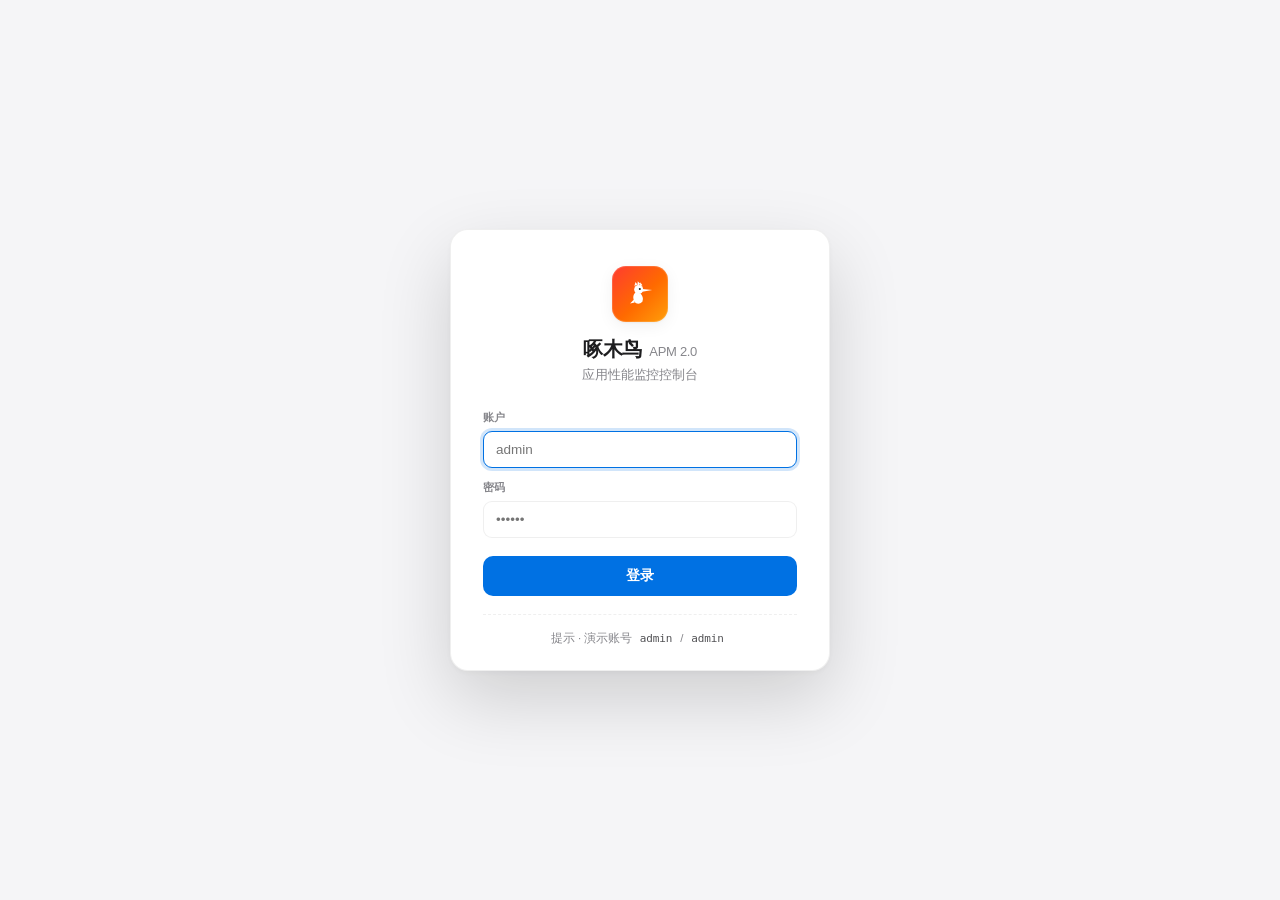
==== commit 2eed25db: "Add login gate (admin/admin) New js/auth.js wraps the boot path: - DOMContentLoaded checks localStor" ====
--- a/index.html
+++ b/index.html
@@ -18,6 +18,7 @@
 <script src="js/data.js"></script>
 <script src="js/ui-shared.js"></script>
 <script src="js/shell.js"></script>
+<script src="js/auth.js"></script>
 <script src="js/pages-overview.js"></script>
 <script src="js/pages-service.js"></script>
 <script src="js/pages-traces.js"></script>
--- a/styles/core.css
+++ b/styles/core.css
@@ -70,7 +70,8 @@
   transition: background .4s ease, color .3s ease;
 }
 
-.app { display: grid; grid-template-columns: 232px 1fr; grid-template-rows: 56px 1fr; min-height: 100vh; }
+.app { display: grid; grid-template-columns: 232px 1fr; grid-template-rows: 56px 1fr; min-height: 100vh; transition: grid-template-columns .22s ease; }
+.app.sidebar-collapsed { grid-template-columns: 56px 1fr; }
 .topbar { grid-column: 1 / -1; grid-row: 1; }
 .sidebar { grid-row: 2; }
 .main { grid-row: 2; padding: 20px 24px 60px; overflow: auto; }
@@ -168,6 +169,36 @@
 .nav-item.active .count { color: var(--accent); background: var(--accent-weak); }
 .nav-item .badge-mini { margin-left:auto; font-size:10px; padding: 1px 6px; border-radius: 5px; font-weight: 600; }
 
+/* Sidebar toggle button (collapse/expand) */
+.sidebar-toggle {
+  display: flex; align-items: center; justify-content: flex-end; gap: 6px;
+  padding: 4px 10px 8px;
+  font-size: 11px; color: var(--text-3); cursor: pointer;
+  border-bottom: 1px solid var(--border); margin: -4px -2px 8px;
+  user-select: none; transition: color .12s, background .12s;
+}
+.sidebar-toggle:hover { color: var(--text-1); }
+.sidebar-toggle .ic-collapse { flex-shrink: 0; transition: transform .22s ease; }
+.app.sidebar-collapsed .sidebar-toggle { justify-content: center; padding: 4px 0 8px; }
+.app.sidebar-collapsed .sidebar-toggle .ic-collapse { transform: rotate(180deg); }
+.app.sidebar-collapsed .sidebar-toggle .lbl { display: none; }
+
+/* Collapsed sidebar layout */
+.app.sidebar-collapsed .sidebar { padding: 14px 6px; }
+.app.sidebar-collapsed .brand { width: 56px; padding: 0; justify-content: center; gap: 0; border-right: 1px solid var(--border); }
+.app.sidebar-collapsed .brand > div:nth-child(2) { display: none; }
+.app.sidebar-collapsed .nav-group .label { display: none; }
+.app.sidebar-collapsed .nav-group { margin-bottom: 6px; }
+.app.sidebar-collapsed .nav-item {
+  position: relative;
+  justify-content: center; padding: 9px 0; gap: 0;
+}
+.app.sidebar-collapsed .nav-item .lbl { display: none; }
+.app.sidebar-collapsed .nav-item .badge-mini {
+  position: absolute; top: 3px; right: 6px;
+  margin-left: 0; min-width: 0; padding: 0 4px; font-size: 9px; line-height: 13px;
+}
+
 /* Headings */
 h1, h2, h3, h4 { margin: 0; letter-spacing: -0.015em; }
 .page-title { font-size: 22px; font-weight: 600; }
--- a/styles/components.css
+++ b/styles/components.css
@@ -166,7 +166,7 @@
   display: inline-flex; align-items: center;
   height: 32px; padding: 0; border-radius: 9px;
   background: var(--bg-elev-2); border: 1px solid var(--border);
-  font-size: 12.5px; overflow: hidden;
+  font-size: 12.5px; overflow: visible;
 }
 .scope-pill .sp-seg {
   display: inline-flex; align-items: center; gap: 5px;
@@ -174,6 +174,8 @@
   color: var(--text-1); font-weight: 600;
 }
 .scope-pill .sp-seg:hover { background: var(--bg-hover); }
+.scope-pill > .dd:first-child .sp-seg:hover { border-radius: 8px 0 0 8px; }
+.scope-pill > .dd:last-child .sp-seg:hover { border-radius: 0 8px 8px 0; }
 .scope-pill .sp-seg .k { color: var(--text-3); font-weight: 500; font-size: 11px; margin-right: 2px; }
 .scope-pill .sp-seg svg { opacity: .5; }
 .scope-pill .sp-sep { color: var(--text-3); user-select: none; }
@@ -410,6 +412,185 @@
 .menu-item:hover { background: var(--bg-hover); }
 .menu-item.danger { color: var(--danger); }
 
+/* ============ Cluster cards (DB / Redis / Kafka multi-cluster overview) ============ */
+.cluster-grid { display:grid; grid-template-columns: repeat(auto-fill, minmax(300px, 1fr)); gap: 12px; }
+.cluster-card {
+  position: relative;
+  background: var(--bg-elev-0);
+  border: 1px solid var(--border);
+  border-radius: 12px;
+  padding: 14px 14px 12px;
+  cursor: pointer;
+  transition: border-color .12s, box-shadow .12s, transform .12s;
+}
+.cluster-card:hover { border-color: var(--accent); box-shadow: var(--shadow-md); transform: translateY(-1px); }
+.cluster-card .cc-head { display:flex; align-items:flex-start; justify-content: space-between; gap:10px; margin-bottom: 10px; }
+.cluster-card .cc-name { font-size: 14px; font-weight: 600; color: var(--text-1); letter-spacing: -0.01em; }
+.cluster-card .cc-meta { font-size: 11px; color: var(--text-3); margin-top: 2px; font-family: var(--mono); }
+.cluster-card .cc-type-badge {
+  display:inline-flex; align-items:center; gap:4px;
+  font-size: 10.5px; font-weight: 600;
+  padding: 2px 7px; border-radius: 5px;
+  letter-spacing: 0.02em;
+}
+.cluster-card .cc-status {
+  width: 8px; height: 8px; border-radius: 50%;
+  flex-shrink: 0; margin-top: 6px;
+}
+.cluster-card .cc-status.ok { background: var(--success); box-shadow: 0 0 0 3px color-mix(in srgb, var(--success) 18%, transparent); }
+.cluster-card .cc-status.warn { background: var(--warning); box-shadow: 0 0 0 3px color-mix(in srgb, var(--warning) 22%, transparent); }
+.cluster-card .cc-status.err { background: var(--danger); box-shadow: 0 0 0 3px color-mix(in srgb, var(--danger) 22%, transparent); animation: pulseStatus 1.6s infinite; }
+@keyframes pulseStatus { 0%,100%{box-shadow:0 0 0 3px color-mix(in srgb, var(--danger) 22%, transparent);} 50%{box-shadow:0 0 0 6px color-mix(in srgb, var(--danger) 8%, transparent);} }
+.cluster-card .cc-kpis { display:grid; grid-template-columns: repeat(4, 1fr); gap: 4px; margin: 6px 0 10px; }
+.cluster-card .cc-kpi { display:flex; flex-direction: column; gap: 2px; }
+.cluster-card .cc-kpi .lbl { font-size: 10px; color: var(--text-3); text-transform: uppercase; letter-spacing: 0.05em; }
+.cluster-card .cc-kpi .val { font-size: 15px; font-weight: 600; color: var(--text-1); font-family: var(--mono); letter-spacing: -0.01em; }
+.cluster-card .cc-kpi .val.warn { color: var(--warning); }
+.cluster-card .cc-kpi .val.err { color: var(--danger); }
+.cluster-card .cc-bar {
+  height: 4px; background: var(--bg-elev-2); border-radius: 2px; overflow: hidden; margin: 4px 0;
+}
+.cluster-card .cc-bar > span { display:block; height:100%; background: var(--accent); border-radius: 2px; }
+.cluster-card .cc-bar > span.warn { background: var(--warning); }
+.cluster-card .cc-bar > span.err { background: var(--danger); }
+.cluster-card .cc-spark { height: 28px; margin-top: 2px; }
+.cluster-card .cc-foot {
+  display:flex; align-items:center; gap:6px; flex-wrap: wrap;
+  font-size: 11px; color: var(--text-3); margin-top: 8px;
+  padding-top: 8px; border-top: 1px dashed var(--border);
+}
+.cluster-card .cc-foot .chip { font-size: 10.5px; padding: 1px 7px; }
+
+/* Type badges */
+.type-badge-mysql    { color: #00758f; background: color-mix(in srgb, #00758f 14%, transparent); }
+.type-badge-postgres { color: #336791; background: color-mix(in srgb, #336791 14%, transparent); }
+.type-badge-tidb     { color: #d97706; background: color-mix(in srgb, #d97706 14%, transparent); }
+.type-badge-redis    { color: #dc382d; background: color-mix(in srgb, #dc382d 14%, transparent); }
+.type-badge-kafka    { color: #1f2937; background: color-mix(in srgb, #1f2937 12%, transparent); }
+:root[data-theme="dark"] .type-badge-kafka { color: #e5e7eb; background: color-mix(in srgb, #e5e7eb 14%, transparent); }
+
+/* Cluster filter chip bar (horizontal scroll if overflow) */
+.cluster-filter-bar {
+  display:flex; align-items:center; gap: 6px;
+  padding: 8px 14px; border-bottom: 1px solid var(--border);
+  background: var(--bg-elev-1);
+  overflow-x: auto; scrollbar-width: thin;
+  white-space: nowrap;
+}
+.cluster-filter-bar .lbl { font-size: 11px; color: var(--text-3); font-weight: 600; margin-right: 4px; flex-shrink: 0; }
+.cluster-filter-bar .cf-chip {
+  display:inline-flex; align-items:center; gap:5px; flex-shrink: 0;
+  padding: 4px 10px; border-radius: 7px;
+  font-size: 12px; color: var(--text-2);
+  background: var(--bg-elev-2); border: 1px solid var(--border);
+  cursor: pointer; user-select: none;
+  transition: background .12s, color .12s, border-color .12s;
+}
+.cluster-filter-bar .cf-chip:hover { background: var(--bg-hover); color: var(--text-1); }
+.cluster-filter-bar .cf-chip.active {
+  background: var(--accent-weak); border-color: var(--accent);
+  color: var(--accent); font-weight: 600;
+}
+.cluster-filter-bar .cf-chip .dot { width:6px; height:6px; border-radius:50%; }
+
+/* Compact cluster summary card row used inside service detail / drawer */
+.cluster-summary-row { display:grid; grid-template-columns: repeat(auto-fill, minmax(220px, 1fr)); gap: 10px; }
+.cluster-summary-card {
+  display:flex; align-items:center; gap:10px;
+  padding: 10px 12px; border-radius: 10px;
+  background: var(--bg-elev-1); border: 1px solid var(--border);
+  cursor: pointer; transition: border-color .12s, background .12s;
+}
+.cluster-summary-card:hover { border-color: var(--accent); background: var(--bg-hover); }
+.cluster-summary-card .ico {
+  width:32px; height:32px; flex-shrink:0; border-radius: 8px;
+  display:inline-flex; align-items:center; justify-content:center;
+  font-size: 16px;
+}
+.cluster-summary-card .body { display:flex; flex-direction:column; gap:2px; min-width:0; }
+.cluster-summary-card .name { font-size: 12.5px; font-weight: 600; color: var(--text-1); overflow:hidden; text-overflow: ellipsis; white-space: nowrap; }
+.cluster-summary-card .stat { font-size: 11px; color: var(--text-3); font-family: var(--mono); }
+
+/* ============ Login screen ============ */
+#login-root {
+  position: fixed; inset: 0; z-index: 1000;
+  display: flex; align-items: center; justify-content: center;
+  font-family: var(--font);
+}
+.login-bg {
+  position: absolute; inset: 0;
+  background:
+    radial-gradient(60% 50% at 18% 22%, rgba(0,113,227,0.18), transparent 60%),
+    radial-gradient(50% 60% at 86% 78%, rgba(255,107,0,0.18), transparent 60%),
+    radial-gradient(40% 40% at 50% 110%, rgba(159,122,234,0.16), transparent 70%),
+    var(--bg-app);
+  z-index: -1;
+}
+.login-card {
+  width: 380px; max-width: 92vw;
+  padding: 36px 32px 24px;
+  background: var(--bg-elev-0);
+  border: 1px solid var(--border);
+  border-radius: 18px;
+  box-shadow: 0 28px 72px rgba(0,0,0,0.16), 0 2px 6px rgba(0,0,0,0.04);
+  text-align: center;
+  backdrop-filter: saturate(180%) blur(20px);
+  -webkit-backdrop-filter: saturate(180%) blur(20px);
+}
+.login-logo {
+  width: 56px; height: 56px; margin: 0 auto 14px;
+  border-radius: 14px;
+  background: linear-gradient(135deg, #ff3b30 0%, #ff6a00 55%, #ff9f0a 100%);
+  box-shadow: var(--shadow-md), inset 0 0 0 1px #ffffff25;
+  display: inline-flex; align-items: center; justify-content: center;
+}
+.login-logo svg { width: 30px; height: 30px; }
+.login-title { font-size: 20px; font-weight: 600; color: var(--text-1); letter-spacing: -0.015em; }
+.login-title .sub { color: var(--text-3); font-size: 13px; font-weight: 500; margin-left: 2px; }
+.login-sub { color: var(--text-3); font-size: 12.5px; margin-top: 4px; margin-bottom: 26px; }
+.login-field { text-align: left; margin-bottom: 12px; }
+.login-field label {
+  display: block; font-size: 11px; color: var(--text-3); font-weight: 600;
+  letter-spacing: 0.04em; text-transform: uppercase; margin-bottom: 6px;
+}
+.login-field input {
+  width: 100%; box-sizing: border-box;
+  padding: 10px 12px; font-size: 13.5px;
+  background: var(--bg-elev-2); border: 1px solid var(--border);
+  border-radius: 9px; color: var(--text-1);
+  outline: none; transition: border-color .12s, box-shadow .12s;
+  font-family: inherit;
+}
+.login-field input:focus {
+  border-color: var(--accent);
+  box-shadow: 0 0 0 3px color-mix(in srgb, var(--accent) 18%, transparent);
+}
+.login-err {
+  background: color-mix(in srgb, var(--danger) 10%, transparent);
+  color: var(--danger); border: 1px solid color-mix(in srgb, var(--danger) 30%, transparent);
+  padding: 8px 10px; border-radius: 7px; font-size: 12px;
+  margin: 4px 0 12px; text-align: center;
+}
+.login-btn {
+  width: 100%; padding: 11px 14px; margin-top: 6px;
+  background: var(--accent); color: white;
+  border: none; border-radius: 10px;
+  font-size: 14px; font-weight: 600; letter-spacing: 0.01em;
+  cursor: pointer; transition: filter .12s, transform .06s;
+  font-family: inherit;
+}
+.login-btn:hover { filter: brightness(1.06); }
+.login-btn:active { transform: translateY(1px); }
+.login-hint {
+  margin-top: 18px; padding-top: 16px;
+  border-top: 1px dashed var(--border);
+  font-size: 11.5px; color: var(--text-3);
+}
+.login-hint code {
+  background: var(--bg-elev-2); padding: 1px 5px; border-radius: 4px;
+  font-family: var(--mono); font-size: 11px; color: var(--text-2);
+}
+
 /* ============ Pill button danger variant ============ */
 .pill.danger { background: color-mix(in srgb, var(--danger) 12%, transparent); color: var(--danger); border-color: color-mix(in srgb, var(--danger) 30%, transparent); }
 .pill.danger:hover { background: color-mix(in srgb, var(--danger) 18%, transparent); }
